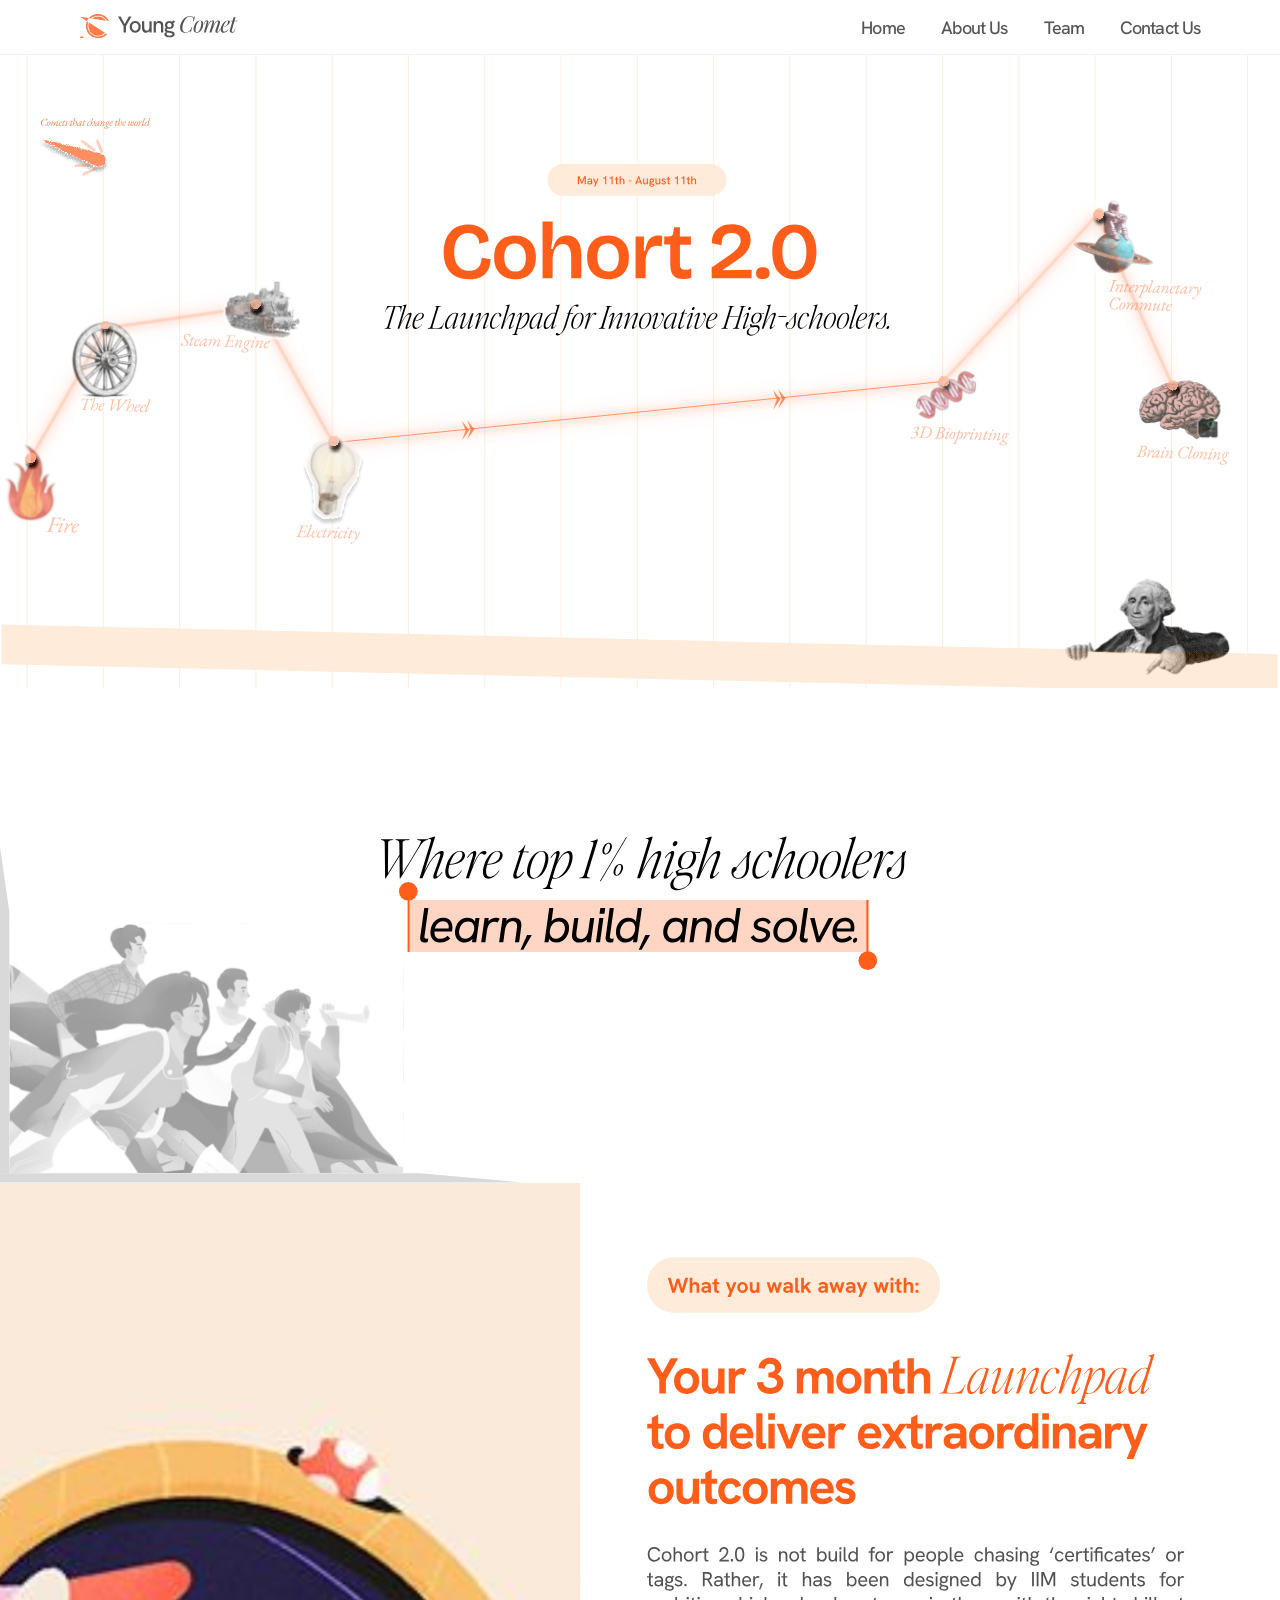
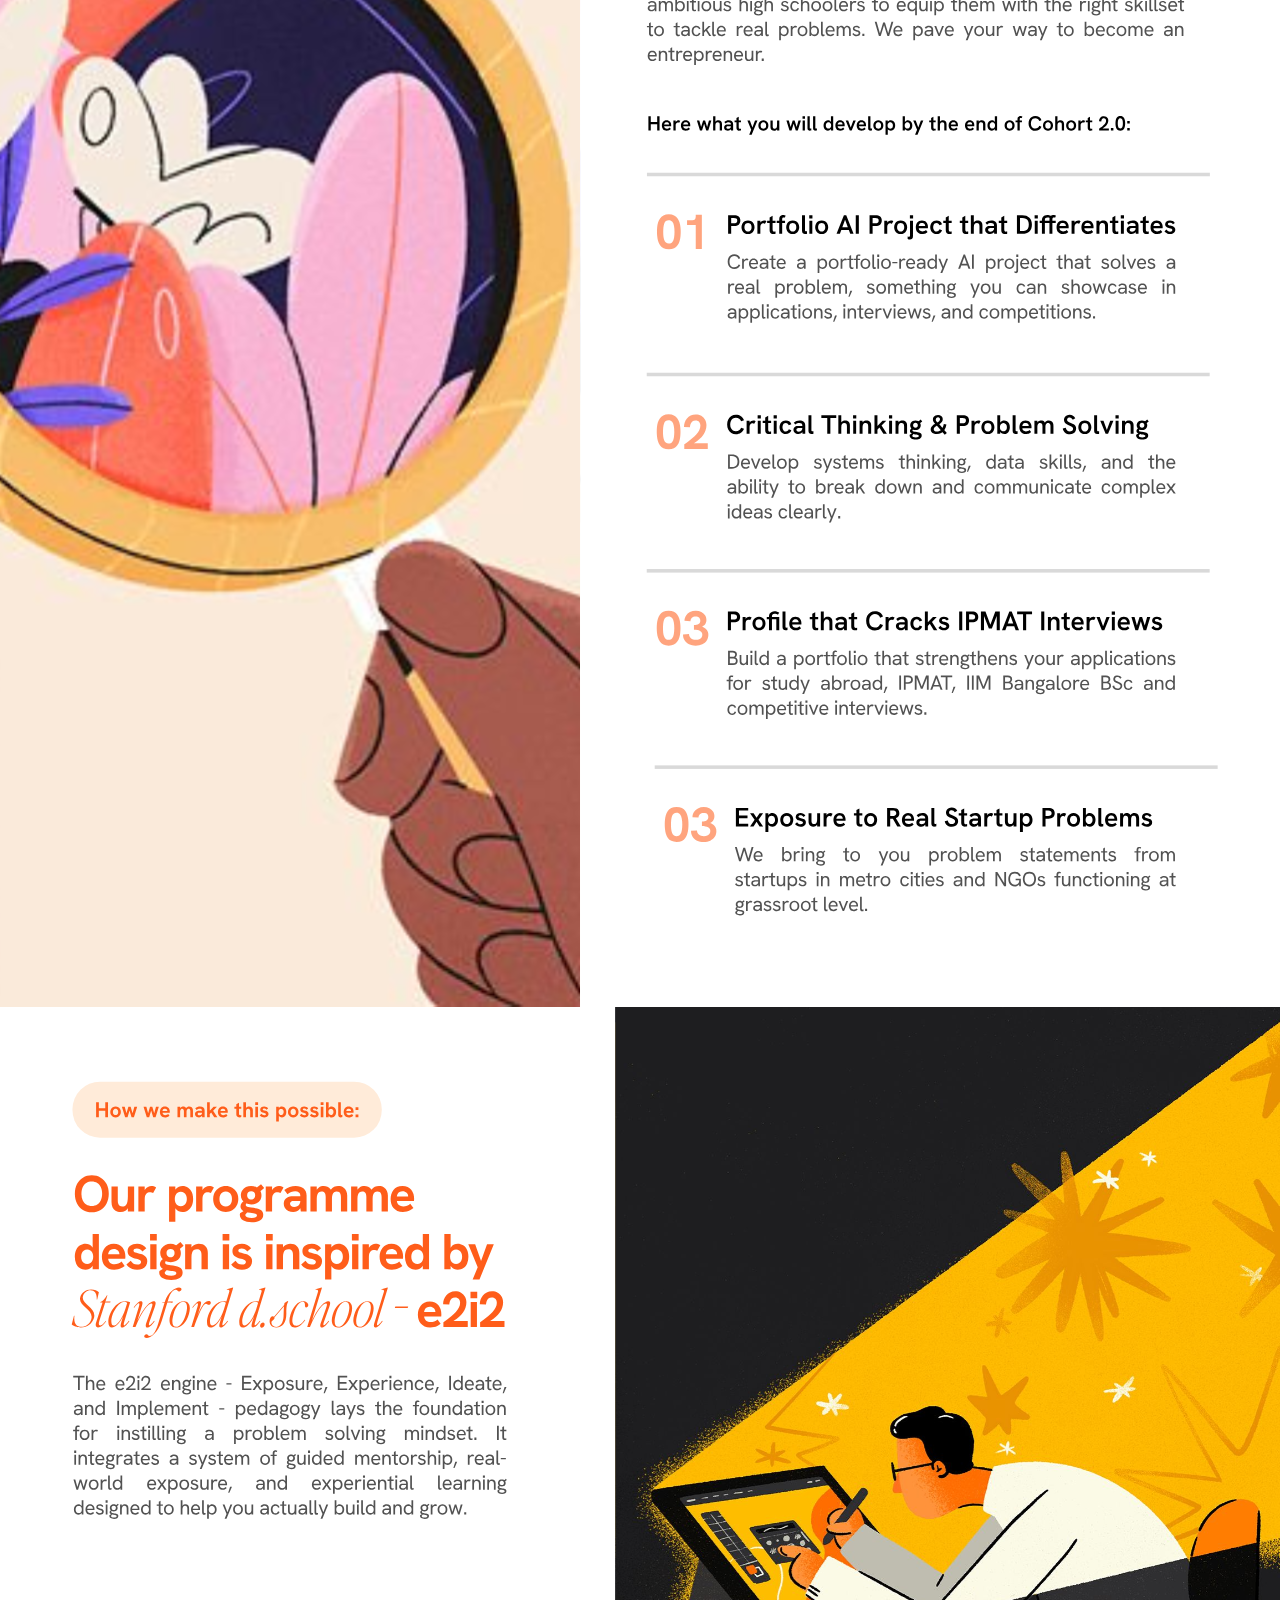
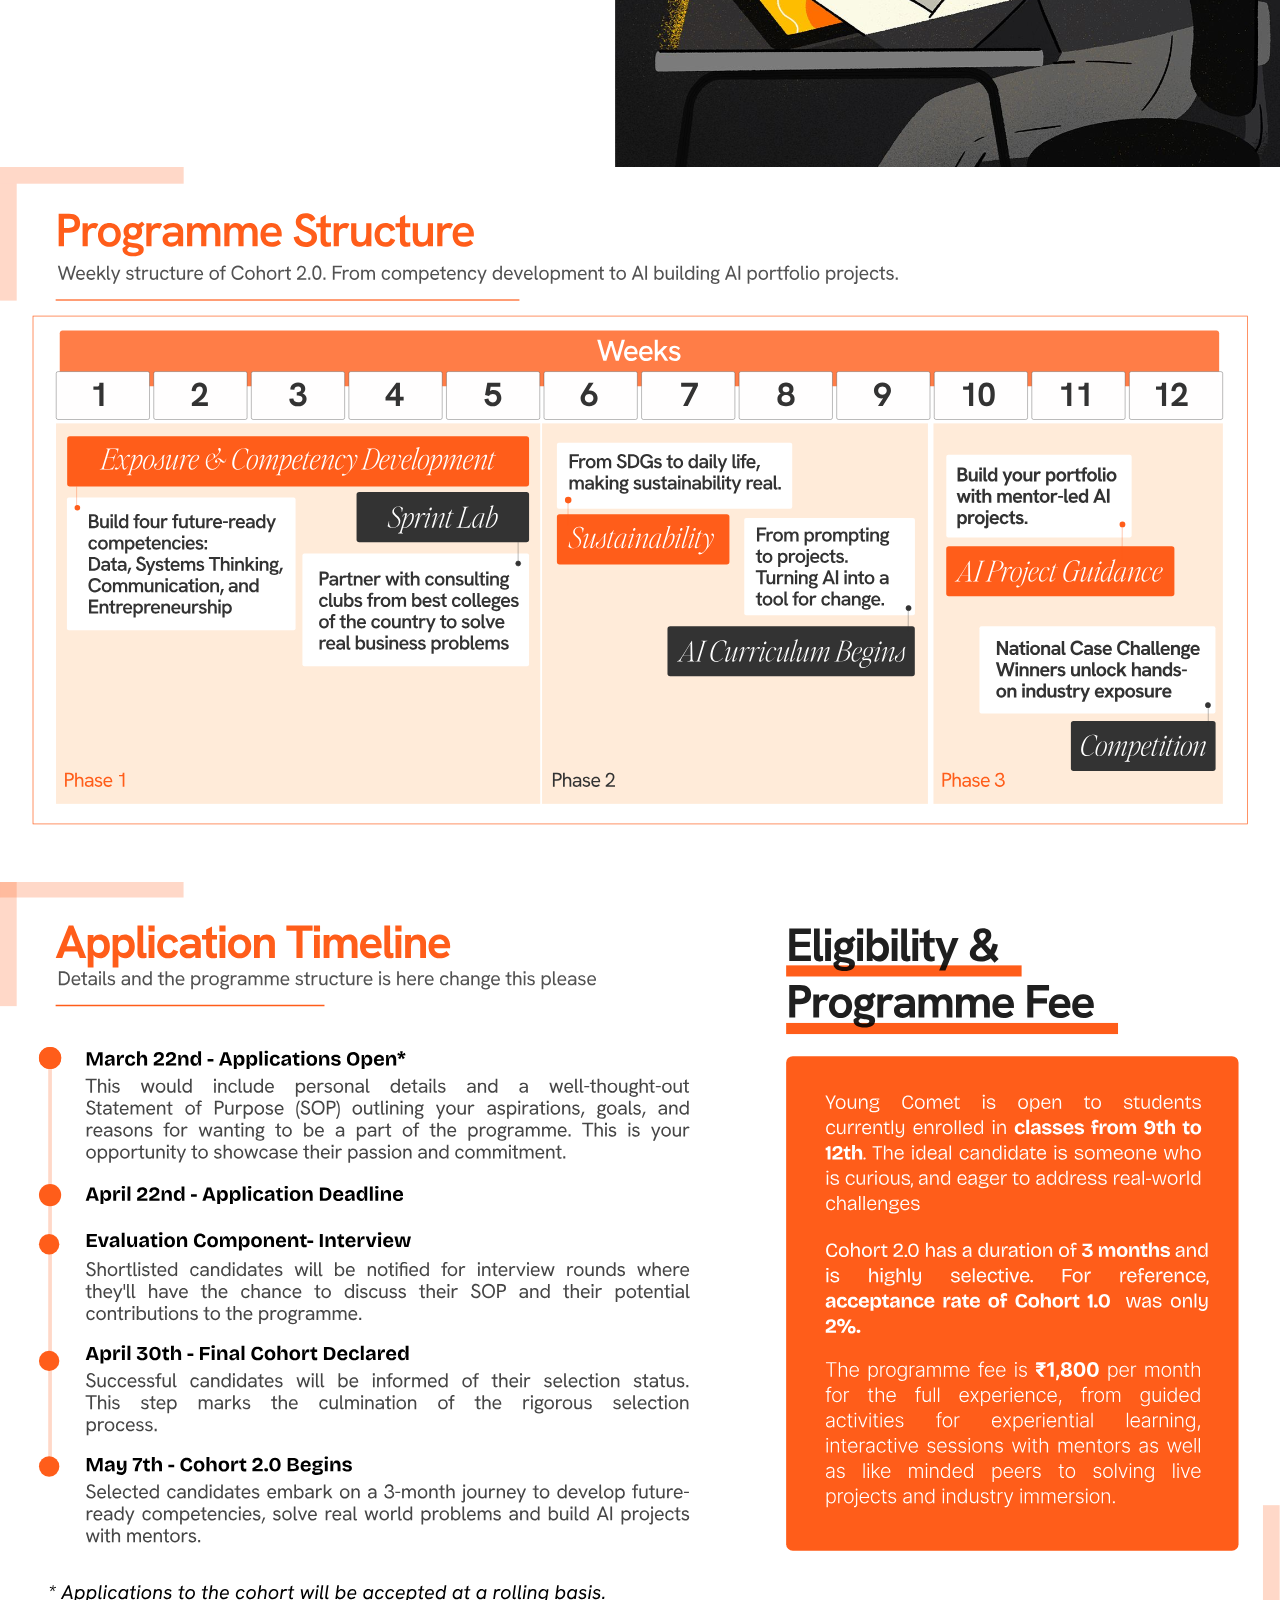
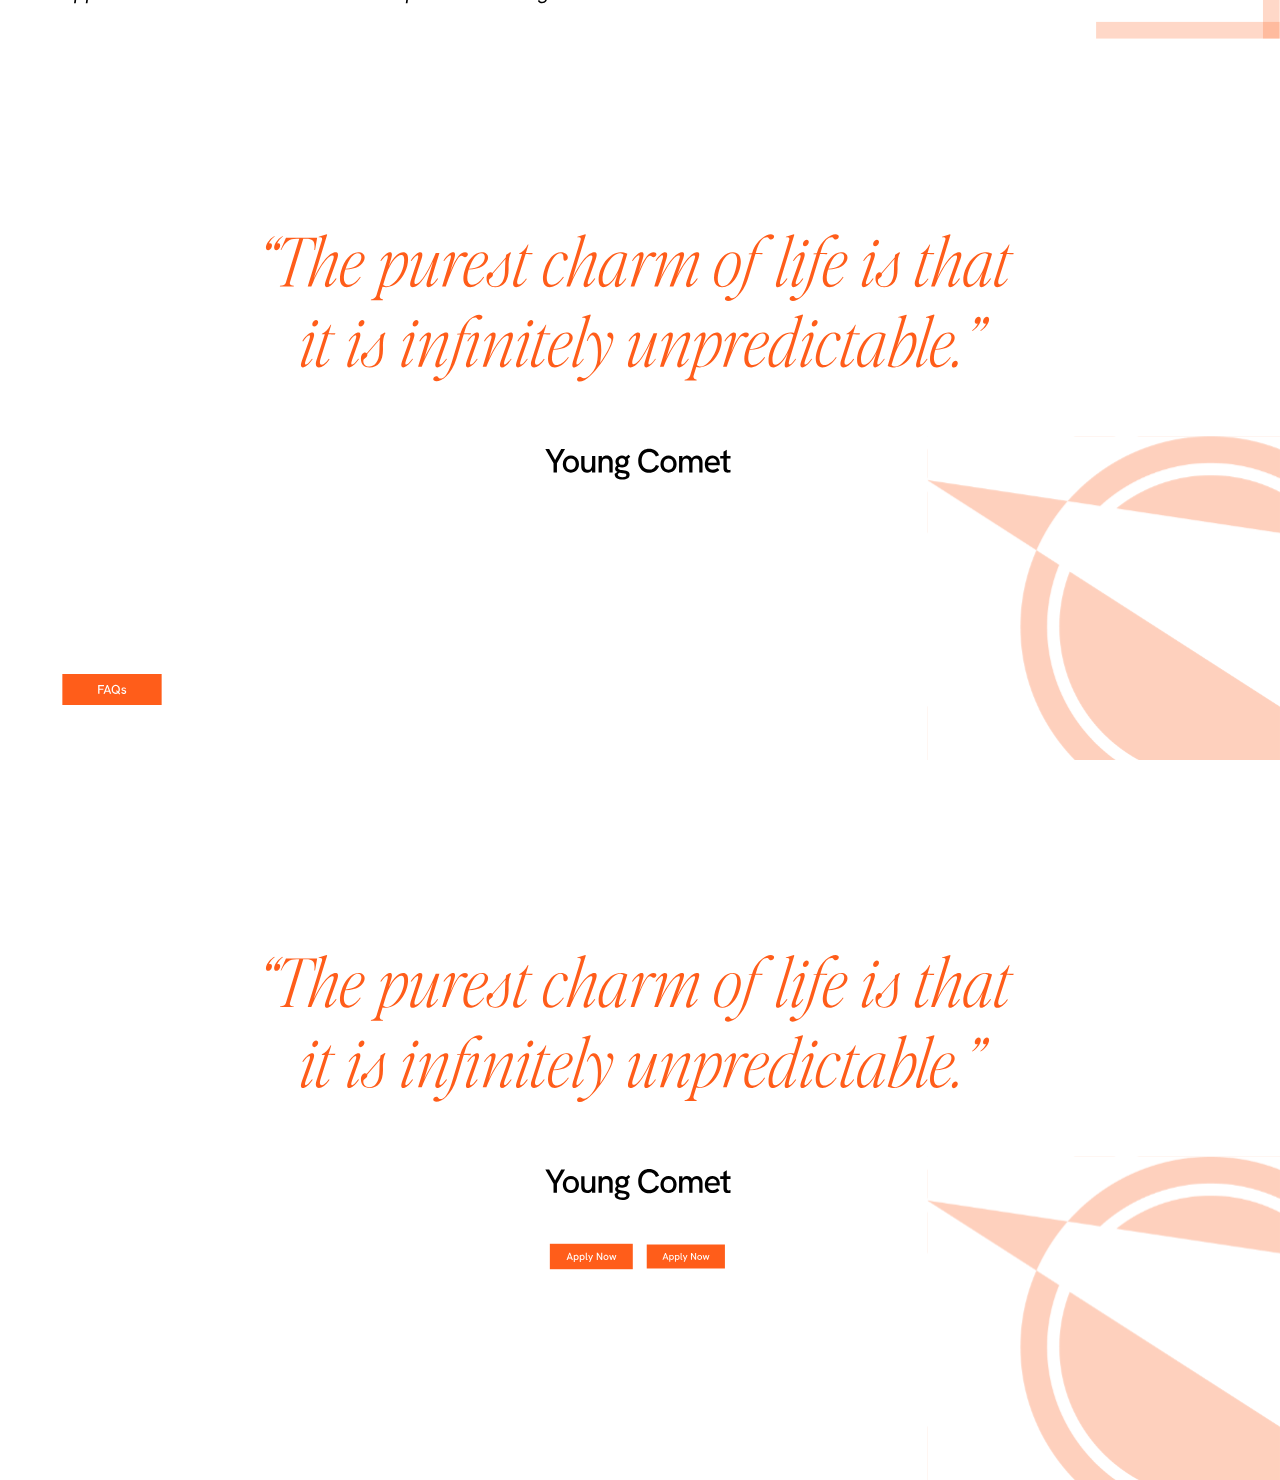
==== cohort2.0.html @ 80bddd32 "Update index, styles, add cohort2.0 page, remove page2.html, add new assets" ====
<!DOCTYPE html>
<html lang="en">

<head>
  <meta charset="UTF-8" />
  <meta name="viewport" content="width=device-width, initial-scale=1.0" />
  <title>Young Comet — Cohort 2.0</title>
  <link rel="preconnect" href="https://fonts.googleapis.com" />
  <link rel="preconnect" href="https://fonts.gstatic.com" crossorigin />
  <link
    href="https://fonts.googleapis.com/css2?family=Hanken+Grotesk:wght@400;500;700&family=Plus+Jakarta+Sans:wght@400;500;700;800&family=Instrument+Serif:ital@0;1&family=Playfair+Display:ital,wght@0,400;1,400&display=swap"
    rel="stylesheet" />
  <link rel="icon" href="./assets/home/Group 85.svg" type="image/svg+xml" />
  <link rel="stylesheet" href="page2.css" />
</head>

<body>
  <header class="site-header">
    <div class="header-inner">
      <a href="./index.html" class="header-logo">
        <img src="./assets/home/Group 76.svg" alt="" class="header-logo-icon" draggable="false" />
        <img src="./assets/home/Young Comet.svg" alt="Young Comet" class="header-logo-text" draggable="false" />
      </a>
      <button class="header-menu-btn" aria-label="Toggle menu" aria-expanded="false">
        <span></span><span></span><span></span>
      </button>
      <nav class="header-nav" aria-label="Main navigation">
        <a href="./index.html" class="header-nav-link">Home</a>
        <a href="#" class="header-nav-link">About Us</a>
        <a href="#" class="header-nav-link">Team</a>
        <a href="#" class="header-nav-link">Contact Us</a>
      </nav>
    </div>
  </header>

  <main class="page2-main">
    <section class="page2-hero">
      <img src="./assets/page 2/Group 156.svg" alt="Cohort 2.0 hero" class="page2-img page2-mobile" draggable="false" />
      <img src="./assets/page 2/D/Group 173.svg" alt="Cohort 2.0 hero" class="page2-img page2-desktop"
        draggable="false" />
      <a href="https://forms.gle/bNNrHmqP365Pe7E8A" target="_blank" rel="noopener noreferrer" class="page2-hero-badge page2-mobile">
        <img src="./assets/page 2/Group 74.svg" alt="Apply Now" draggable="false" />
      </a>
    </section>
    <section class="page2-section page2-below-hero">
      <img src="./assets/page 2/Group 155.svg" alt="Cohort 2.0 section" class="page2-img page2-mobile"
        draggable="false" />
      <img src="./assets/page 2/D/Group 174.svg" alt="Cohort 2.0 section" class="page2-img page2-desktop"
        draggable="false" />
      <a href="https://forms.gle/bNNrHmqP365Pe7E8A" target="_blank" rel="noopener noreferrer"
        class="page2-below-hero-badge page2-mobile">
        <img src="./assets/page 2/Group 103.svg" alt="Apply Now" draggable="false" />
      </a>
    </section>
    <section class="page2-section">
      <img src="./assets/page 2/Group 122.svg" alt="Cohort 2.0 section" class="page2-img page2-mobile"
        draggable="false" />
      <img src="./assets/page 2/D/Group 168.svg" alt="Cohort 2.0 section" class="page2-img page2-desktop"
        draggable="false" />
    </section>
    <section class="page2-section page2-157">
      <img src="./assets/page 2/Group 157.svg" alt="Cohort 2.0 section" class="page2-img page2-mobile"
        draggable="false" />
      <img src="./assets/page 2/D/Group 176.svg" alt="Cohort 2.0 section" class="page2-img page2-desktop"
        draggable="false" />
      <a href="https://forms.gle/bNNrHmqP365Pe7E8A" target="_blank" rel="noopener noreferrer" class="page2-157-badge page2-mobile">
        <img src="./assets/page 2/101.svg" alt="Apply Now" draggable="false" />
      </a>
    </section>
    <section class="page2-section">
      <img src="./assets/page 2/Group 138.svg" alt="Cohort 2.0 section" class="page2-img page2-mobile"
        draggable="false" />
      <img src="./assets/page 2/D/Group 178.svg" alt="Cohort 2.0 section" class="page2-img page2-desktop"
        draggable="false" />
    </section>
    <section class="page2-section">
      <img src="./assets/page 2/Group 139.svg" alt="Cohort 2.0 section" class="page2-img page2-mobile"
        draggable="false" />
      <img src="./assets/page 2/D/Group 127.svg" alt="Cohort 2.0 section" class="page2-img page2-desktop"
        draggable="false" />
    </section>
    <section class="page2-section page2-eligibility">
      <img src="./assets/page 2/Group 158.svg" alt="Cohort 2.0 section" class="page2-img page2-mobile"
        draggable="false" />
      <img src="./assets/page 2/D/Group 185.svg" alt="Cohort 2.0 section" class="page2-img page2-desktop"
        draggable="false" />
      <a href="https://forms.gle/bNNrHmqP365Pe7E8A" target="_blank" rel="noopener noreferrer"
        class="page2-eligibility-badge">
        <img src="./assets/page 2/Group 107.svg" alt="Apply Now" class="page2-mobile" draggable="false" />
        <img src="./assets/page 2/D/Group 187.svg" alt="Apply Now" class="page2-desktop" draggable="false" />
      </a>
    </section>
    <section class="page2-section page2-end">
      <img src="./assets/page 2/Group 159.svg" alt="Cohort 2.0 section" class="page2-img page2-mobile"
        draggable="false" />
      <img src="./assets/page 2/D/Group 185.svg" alt="Cohort 2.0 section" class="page2-img page2-desktop"
        draggable="false" />
      <a href="https://forms.gle/bNNrHmqP365Pe7E8A" target="_blank" rel="noopener noreferrer"
        class="page2-end-badge-left">
        <img src="./assets/page 2/Group 74.svg" alt="Apply Now" class="page2-mobile" draggable="false" />
        <img src="./assets/page 2/D/Group 186.svg" alt="Apply Now" class="page2-desktop" draggable="false" />
      </a>
      <a href="https://forms.gle/bNNrHmqP365Pe7E8A" target="_blank" rel="noopener noreferrer"
        class="page2-end-badge-right">
        <img src="./assets/page 2/Group 6.svg" alt="Apply Now" class="page2-mobile" draggable="false" />
        <img src="./assets/page 2/D/Group 186.svg" alt="Apply Now" class="page2-desktop" draggable="false" />
      </a>
    </section>
  </main>

  <script src="script.js"></script>
</body>

</html>
---- page2.css ----
:root {
  --bg: #ffffff;
  --text: #0f0f10;
  --muted: #6a6a70;
  --orange: #ff5a14;
  --blue: #2452ff;
  --radius-pill: 999px;
}

* {
  box-sizing: border-box;
}

html,
body {
  margin: 0;
  padding: 0;
}

body {
  font-family: "Plus Jakarta Sans", sans-serif;
  background: var(--bg);
  color: var(--text);
  line-height: 1.2;
  overflow-x: hidden;
}

/* ==================== Site Header ==================== */
.site-header {
  width: 100%;
  background: rgba(255, 255, 255, 0.92);
  border-bottom: 1px solid rgba(0, 0, 0, 0.06);
  position: sticky;
  top: 0;
  z-index: 100;
  backdrop-filter: blur(8px);
}

.header-inner {
  max-width: 1200px;
  margin: 0 auto;
  display: flex;
  align-items: center;
  justify-content: space-between;
  padding: 14px 40px;
}

.header-logo {
  display: flex;
  align-items: center;
  gap: 8px;
  text-decoration: none;
}

.header-logo-icon {
  width: 30px;
  height: 26px;
}

.header-logo-text {
  height: 22px;
  width: auto;
}

.header-nav {
  display: flex;
  align-items: center;
  gap: 36px;
}

.header-nav-link {
  font-family: "Hanken Grotesk", sans-serif;
  font-weight: 500;
  font-size: 18px;
  line-height: 25px;
  letter-spacing: -0.05em;
  color: rgba(0, 0, 0, 0.66);
  text-decoration: none;
  transition: color 0.2s;
}

.header-nav-link:hover {
  color: var(--orange);
}

.header-menu-btn {
  display: none;
  flex-direction: column;
  gap: 5px;
  background: none;
  border: none;
  cursor: pointer;
  padding: 4px;
}

.header-menu-btn span {
  display: block;
  width: 24px;
  height: 2px;
  background: #000;
  border-radius: 2px;
  transition: transform 0.3s, opacity 0.3s;
}

@media (max-width: 640px) {
  .header-inner {
    padding: 12px 16px;
  }

  .header-menu-btn {
    display: flex;
    z-index: 102;
  }

  .header-nav {
    display: none;
    position: fixed;
    top: 0;
    left: 0;
    width: 100%;
    height: 100dvh;
    background: rgba(255, 255, 255, 0.97);
    flex-direction: column;
    align-items: center;
    justify-content: center;
    gap: 32px;
    z-index: 101;
  }

  .header-nav.open {
    display: flex;
  }

  .header-nav-link {
    font-size: 24px;
  }

  .header-menu-btn.open span:nth-child(1) {
    transform: translateY(7px) rotate(45deg);
  }

  .header-menu-btn.open span:nth-child(2) {
    opacity: 0;
  }

  .header-menu-btn.open span:nth-child(3) {
    transform: translateY(-7px) rotate(-45deg);
  }
}

/* ==================== Page 2 Main ==================== */
.page2-main {
  width: 100%;
  max-width: 390px;
  margin: 0 auto;
  display: flex;
  flex-direction: column;
  align-items: center;
  gap: 0;
}

.page2-desktop {
  display: none;
}

.page2-mobile {
  display: block;
}

@media (min-width: 641px) {
  .page2-main {
    max-width: 1440px;
  }

  .page2-mobile {
    display: none !important;
  }

  .page2-desktop {
    display: block !important;
  }

  .page2-section {
    width: 100%;
  }

  .page2-hero-badge {
    width: 304px;
    height: 65px;
    top: 40%;
    left: 50%;
    transform: translate(-50%, -50%);
  }

  .page2-below-hero {
    margin-top: -80px;
  }

  .page2-below-hero-badge {
    width: 304px;
    height: 65px;
    top: 55%;
    left: 50%;
    transform: translate(-50%, -50%);
  }

  .page2-157-badge {
    width: 304px;
    height: 65px;
    top: 50%;
    left: 25%;
    transform: translate(-50%, -50%);
  }

  .page2-eligibility-badge {
    width: 221px;
    height: 69px;
    bottom: 12%;
    left: 80px;
  }

  .page2-end-badge-left {
    width: 236px;
    height: 69px;
    bottom: 30%;
    left: 50%;
    transform: translateX(calc(-100% - 10px));
  }

  .page2-end-badge-right {
    width: 236px;
    height: 69px;
    bottom: 30%;
    left: 50%;
    transform: translateX(10px);
  }
}

.page2-hero {
  position: relative;
  width: 100%;
}

.page2-section {
  width: 100%;
}

.page2-hero-badge {
  position: absolute;
  width: 102px;
  height: 31px;
  opacity: 1;
  z-index: 10;
  top: 38%;
  left: 50%;
  transform: translate(-50%, -50%);
  pointer-events: auto;
  cursor: pointer;
  text-decoration: none;
}

.page2-hero-badge img {
  width: 100%;
  height: 100%;
  display: block;
}

.page2-section {
  width: 100%;
}

.page2-eligibility {
  position: relative;
}

.page2-eligibility-badge {
  position: absolute;
  width: 114px;
  height: 31px;
  z-index: 10;
  bottom: 55px;
  left: 55px;
  cursor: pointer;
  text-decoration: none;
}

.page2-eligibility-badge img {
  width: 100%;
  height: 100%;
  display: block;
}

.page2-157 {
  position: relative;
}

.page2-157-badge {
  position: absolute;
  width: 116px;
  height: 30px;
  z-index: 10;
  top: 315px;
  left: 25%;
  transform: translateX(-50%);
  cursor: pointer;
  text-decoration: none;
}

.page2-157-badge img {
  width: 100%;
  height: 100%;
  display: block;
}

.page2-end {
  position: relative;
}

.page2-end-badge-left {
  position: absolute;
  width: 87px;
  height: 27px;
  z-index: 10;
  bottom: 210px;
  left: 50%;
  transform: translateX(calc(-100% - 5px));
  cursor: pointer;
  text-decoration: none;
}

.page2-end-badge-left img {
  width: 100%;
  height: 100%;
  display: block;
}

.page2-end-badge-right {
  position: absolute;
  width: 82px;
  height: 27px;
  z-index: 10;
  bottom: 210px;
  left: 50%;
  transform: translateX(5px);
  cursor: pointer;
  text-decoration: none;
}

.page2-end-badge-right img {
  width: 100%;
  height: 100%;
  display: block;
}

.page2-img {
  width: 100%;
  height: auto;
  display: block;
}

.page2-below-hero {
  margin-top: -40px;
  position: relative;
}

.page2-below-hero-badge {
  position: absolute;
  width: 116px;
  height: 30px;
  z-index: 10;
  top: 55%;
  left: 50%;
  transform: translate(-50%, -50%);
  cursor: pointer;
  text-decoration: none;
}

.page2-below-hero-badge img {
  width: 100%;
  height: 100%;
  display: block;
}
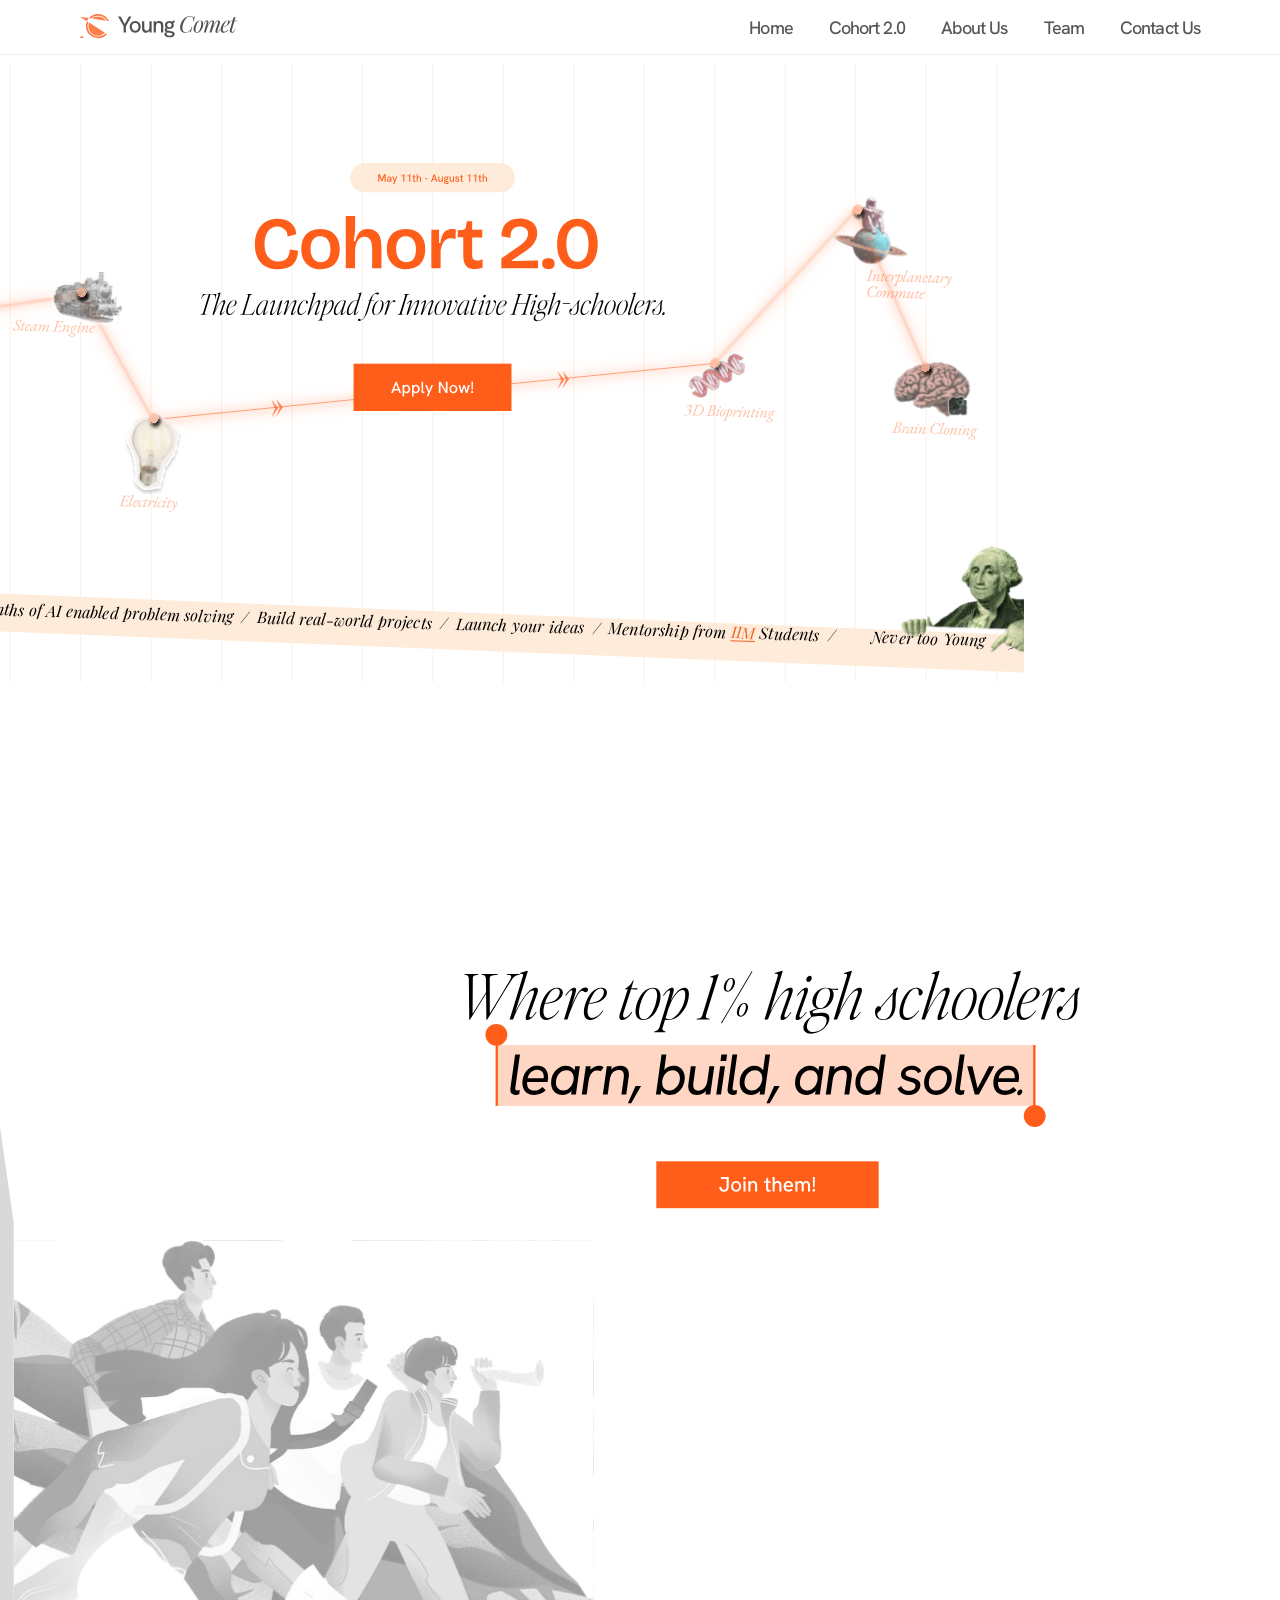
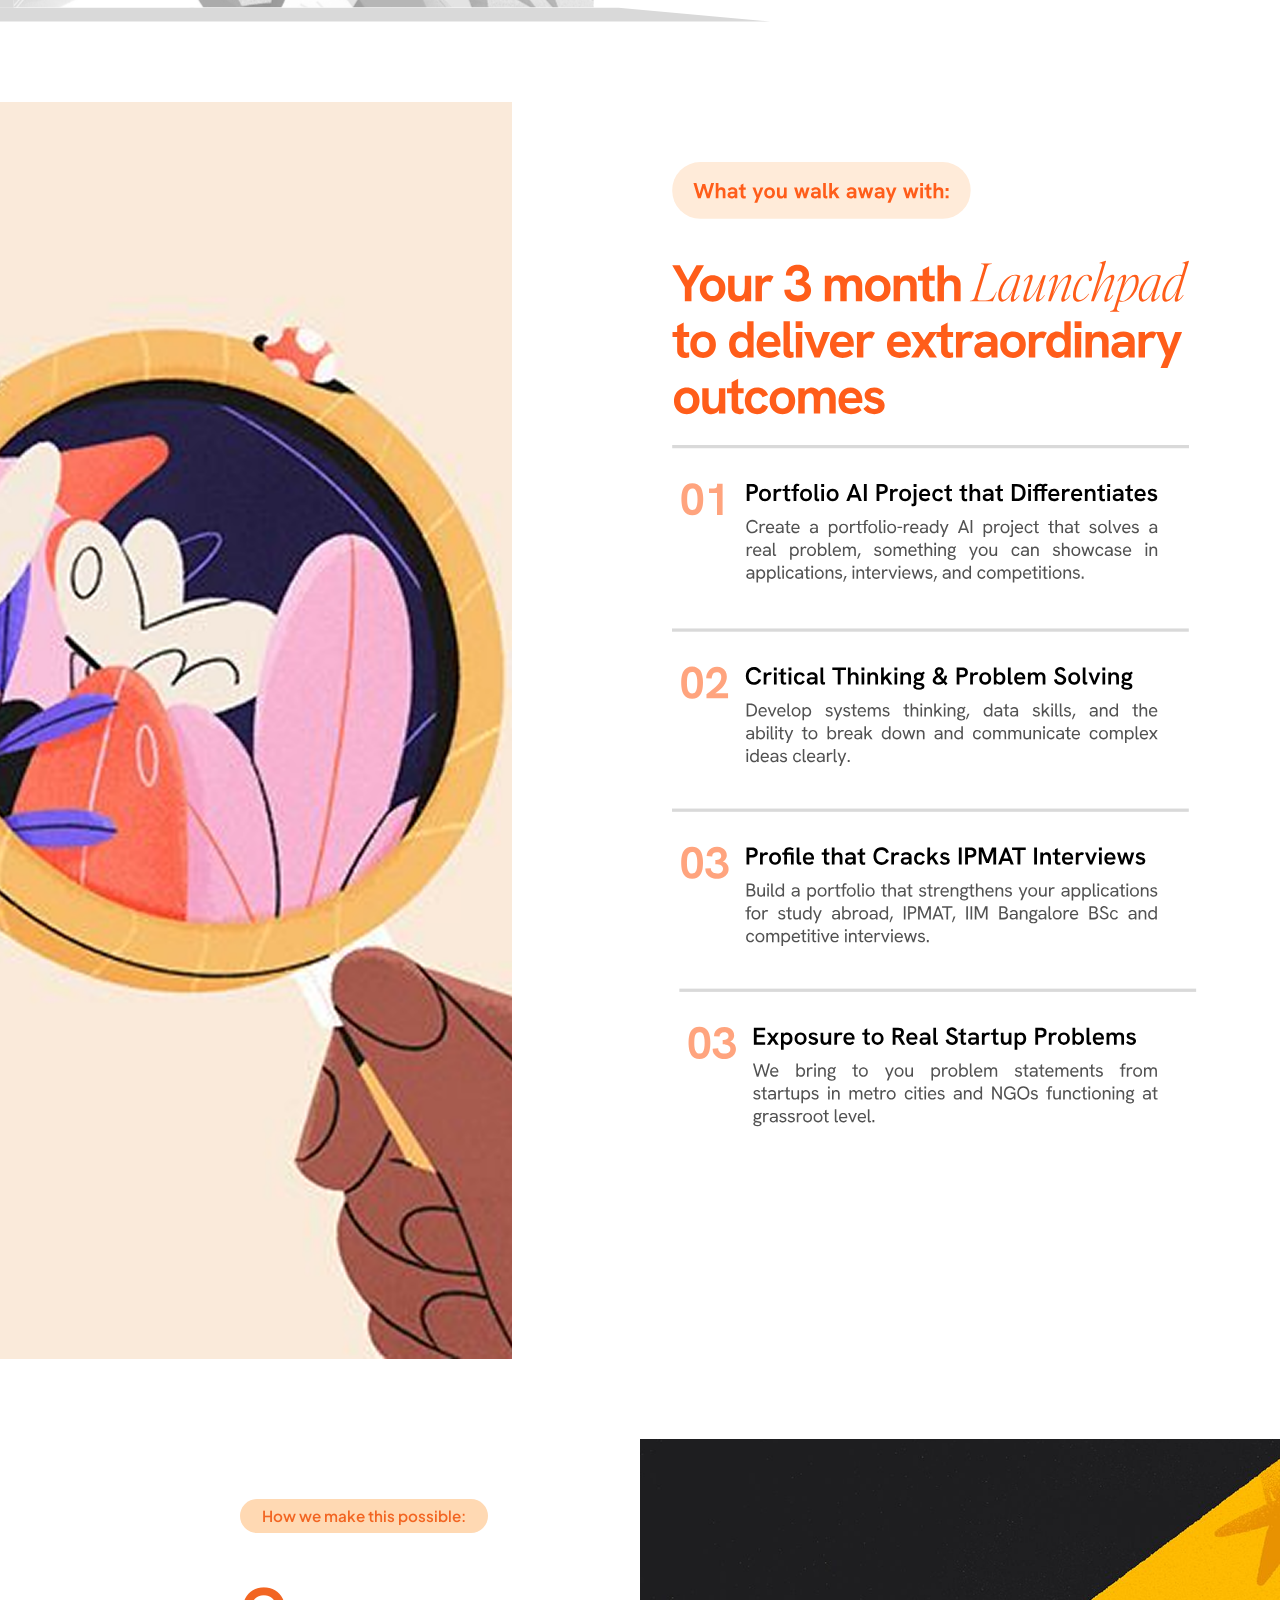
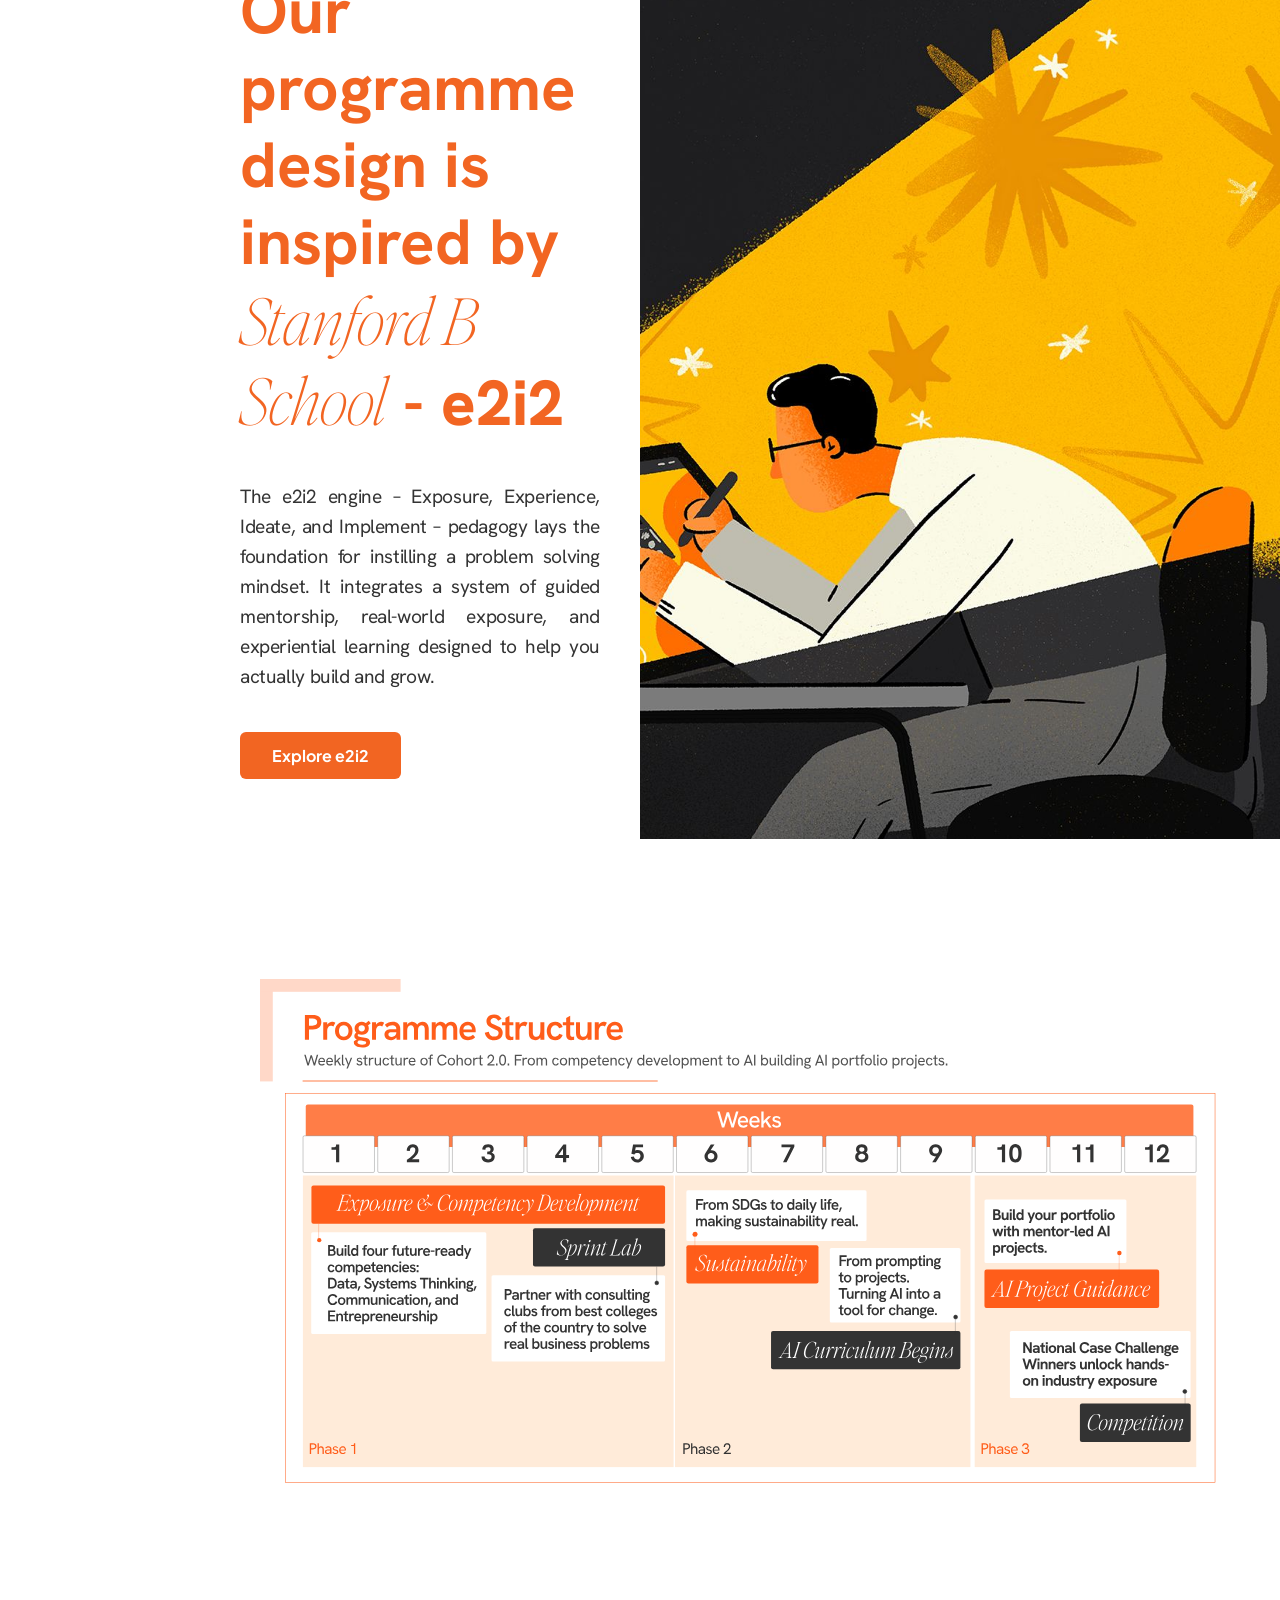
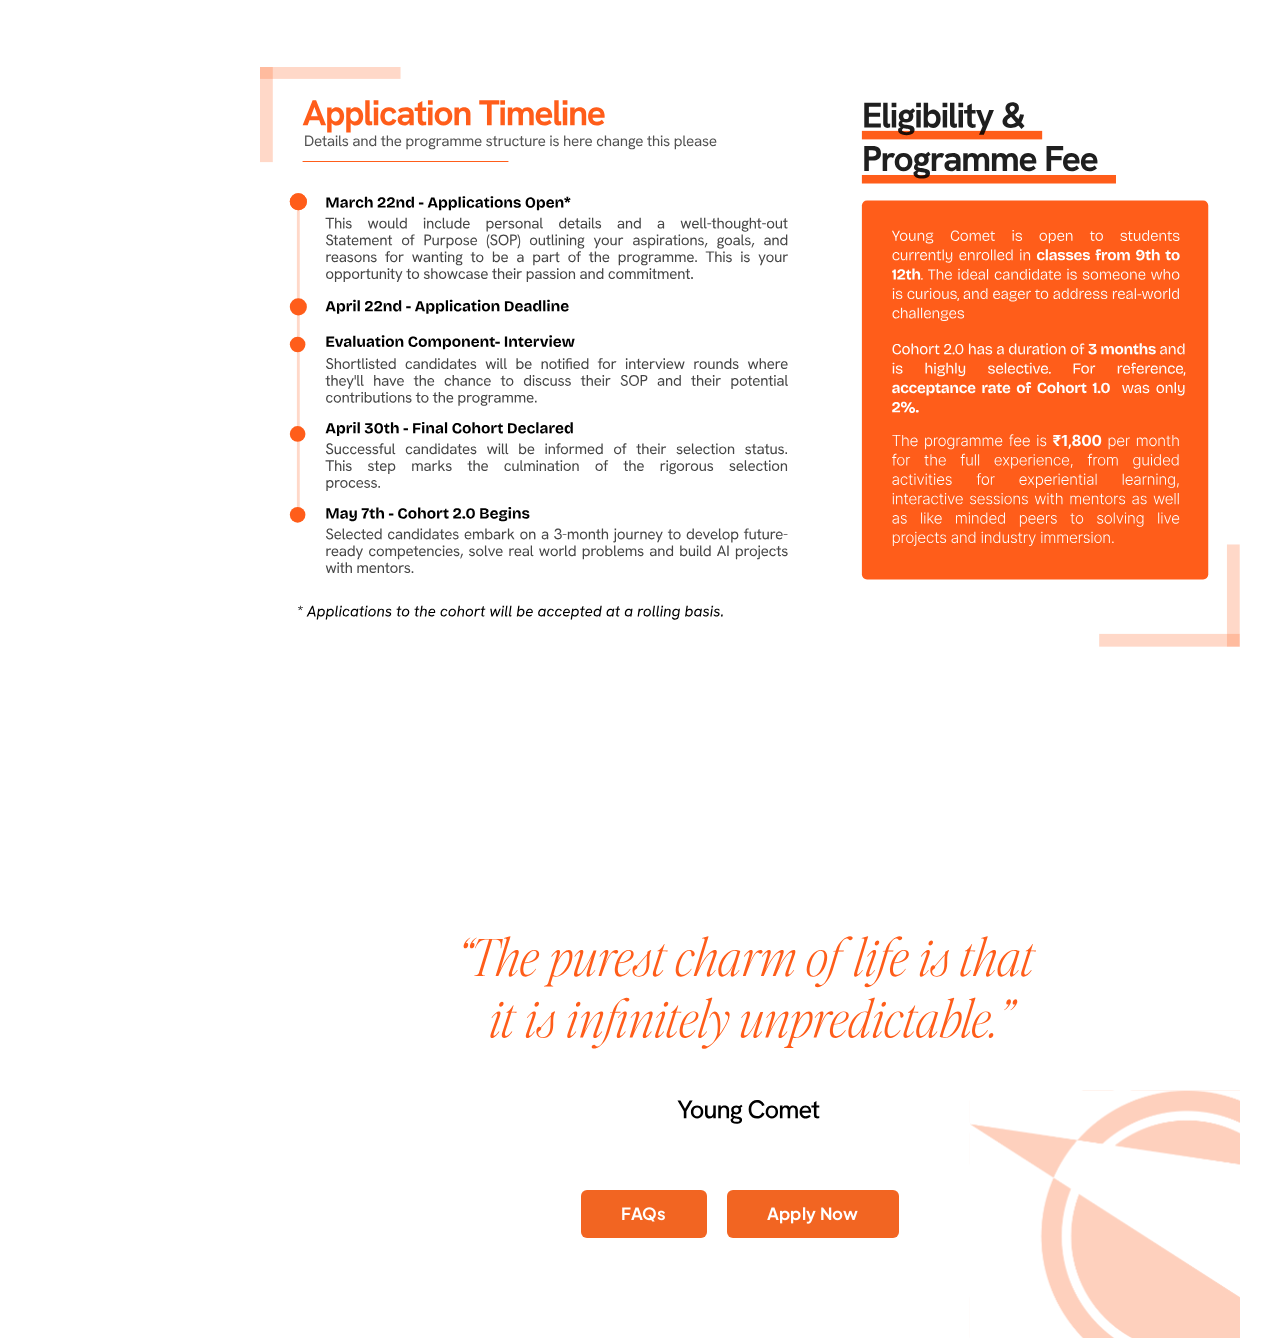
==== commit 7cf4d666: "Add Washington image to hero, fix Join button link, adjust hero sizing" ====
--- a/cohort2.0.html
+++ b/cohort2.0.html
@@ -26,6 +26,7 @@
       </button>
       <nav class="header-nav" aria-label="Main navigation">
         <a href="./index.html" class="header-nav-link">Home</a>
+        <a href="./cohort2.0.html" class="header-nav-link">Cohort 2.0</a>
         <a href="#" class="header-nav-link">About Us</a>
         <a href="#" class="header-nav-link">Team</a>
         <a href="#" class="header-nav-link">Contact Us</a>
@@ -36,44 +37,100 @@
   <main class="page2-main">
     <section class="page2-hero">
       <img src="./assets/page 2/Group 156.svg" alt="Cohort 2.0 hero" class="page2-img page2-mobile" draggable="false" />
-      <img src="./assets/page 2/D/Group 173.svg" alt="Cohort 2.0 hero" class="page2-img page2-desktop"
-        draggable="false" />
-      <a href="https://forms.gle/bNNrHmqP365Pe7E8A" target="_blank" rel="noopener noreferrer" class="page2-hero-badge page2-mobile">
+      <!-- Desktop: layered SVG hero -->
+      <div class="hero-canvas page2-desktop">
+        <img src="./assets/Cohort 2/Group 163.svg" class="hero-layer hero-bg" alt="" draggable="false" />
+        <img src="./assets/Cohort 2/Group 154.svg" class="hero-layer hero-decor" alt="" draggable="false" />
+        <img src="./assets/Cohort 2/Group 146.svg" class="hero-layer hero-content" alt="Cohort 2.0" draggable="false" />
+        <img src="./assets/Cohort 2/Group 99.svg" class="hero-layer hero-comet" alt="" draggable="false" />
+        <a href="https://forms.gle/bNNrHmqP365Pe7E8A" target="_blank" rel="noopener noreferrer" class="hero-apply-link"
+          aria-label="Apply Now"></a>
+        <img src="./assets/Cohort 2/Rectangle 57.svg" class="hero-layer hero-pastel-ribbon" alt="" draggable="false" />
+        <img src="./assets/Cohort 2/7e18f4940622b8b41796d94efc068ba2-removebg-preview 1.png"
+          class="hero-layer hero-washington" alt="" draggable="false" />
+      </div>
+      <a href="https://forms.gle/bNNrHmqP365Pe7E8A" target="_blank" rel="noopener noreferrer"
+        class="page2-hero-badge page2-mobile">
         <img src="./assets/page 2/Group 74.svg" alt="Apply Now" draggable="false" />
       </a>
+      <div class="hero-ribbon">
+        <div class="hero-ribbon-track">
+          <span class="hero-ribbon-text">Never too Young&nbsp; /&nbsp; 3 months of AI enabled problem solving&nbsp;
+            /&nbsp; Build real-world projects&nbsp; /&nbsp; Launch your ideas&nbsp; /&nbsp; Mentorship from <em>IIM</em>
+            Students&nbsp; /&nbsp; </span><span class="hero-ribbon-text" aria-hidden="true">Never too Young&nbsp;
+            /&nbsp; 3 months of AI enabled problem solving&nbsp; /&nbsp; Build real-world projects&nbsp; /&nbsp; Launch
+            your ideas&nbsp; /&nbsp; Mentorship from <em>IIM</em> Students&nbsp; /&nbsp; </span><span
+            class="hero-ribbon-text" aria-hidden="true">Never too Young&nbsp; /&nbsp; 3 months of AI enabled problem
+            solving&nbsp; /&nbsp; Build real-world projects&nbsp; /&nbsp; Launch your ideas&nbsp; /&nbsp; Mentorship
+            from <em>IIM</em> Students&nbsp; /&nbsp; </span><span class="hero-ribbon-text" aria-hidden="true">Never too
+            Young&nbsp; /&nbsp; 3 months of AI enabled problem solving&nbsp; /&nbsp; Build real-world projects&nbsp;
+            /&nbsp; Launch your ideas&nbsp; /&nbsp; Mentorship from <em>IIM</em> Students&nbsp; /&nbsp; </span>
+        </div>
+      </div>
     </section>
     <section class="page2-section page2-below-hero">
       <img src="./assets/page 2/Group 155.svg" alt="Cohort 2.0 section" class="page2-img page2-mobile"
         draggable="false" />
-      <img src="./assets/page 2/D/Group 174.svg" alt="Cohort 2.0 section" class="page2-img page2-desktop"
-        draggable="false" />
+      <div class="below-hero-canvas page2-desktop">
+        <img src="./assets/Cohort 2/Group 144.svg" alt="People" class="below-hero-layer below-hero-people"
+          draggable="false" />
+        <div class="below-hero-text-wrap below-hero-layer below-hero-text">
+          <img src="./assets/Cohort 2/Group 102.svg" alt="Text content" class="below-hero-text-img" draggable="false" />
+          <a href="https://forms.gle/bNNrHmqP365Pe7E8A" target="_blank" rel="noopener noreferrer"
+            class="below-hero-join-link"></a>
+        </div>
+      </div>
       <a href="https://forms.gle/bNNrHmqP365Pe7E8A" target="_blank" rel="noopener noreferrer"
         class="page2-below-hero-badge page2-mobile">
         <img src="./assets/page 2/Group 103.svg" alt="Apply Now" draggable="false" />
       </a>
     </section>
-    <section class="page2-section">
+    <section class="page2-section page2-what-section">
       <img src="./assets/page 2/Group 122.svg" alt="Cohort 2.0 section" class="page2-img page2-mobile"
         draggable="false" />
-      <img src="./assets/page 2/D/Group 168.svg" alt="Cohort 2.0 section" class="page2-img page2-desktop"
-        draggable="false" />
+      <div class="what-canvas page2-desktop">
+        <div class="what-left">
+          <img src="./assets/Cohort 2/Rectangle 87.png" alt="Illustration" class="what-illustrations"
+            draggable="false" />
+        </div>
+        <div class="what-right">
+          <img src="./assets/Cohort 2/Group 160.svg" alt="What you'll walk away with" class="what-heading"
+            draggable="false" />
+          <img src="./assets/Cohort 2/Group 162.svg" alt="Content details" class="what-content" draggable="false" />
+        </div>
+      </div>
     </section>
     <section class="page2-section page2-157">
       <img src="./assets/page 2/Group 157.svg" alt="Cohort 2.0 section" class="page2-img page2-mobile"
         draggable="false" />
-      <img src="./assets/page 2/D/Group 176.svg" alt="Cohort 2.0 section" class="page2-img page2-desktop"
-        draggable="false" />
-      <a href="https://forms.gle/bNNrHmqP365Pe7E8A" target="_blank" rel="noopener noreferrer" class="page2-157-badge page2-mobile">
+      <div class="e2i2-canvas page2-desktop">
+        <div class="e2i2-left">
+          <span class="e2i2-pill">How we make this possible:</span>
+          <h2 class="e2i2-heading">Our programme<br>design is inspired by<br><em>Stanford B School</em> -
+            <strong>e2i2</strong>
+          </h2>
+          <p class="e2i2-body">The e2i2 engine – Exposure, Experience, Ideate, and Implement – pedagogy lays the
+            foundation for instilling a problem solving mindset. It integrates a system of guided mentorship, real-world
+            exposure, and experiential learning designed to help you actually build and grow.</p>
+          <a href="./index.html#competencies" class="e2i2-btn">Explore e2i2</a>
+        </div>
+        <div class="e2i2-right">
+          <img src="./assets/Cohort 2/Rectangle 84.png" alt="Student working illustration" class="e2i2-illustration"
+            draggable="false" />
+        </div>
+      </div>
+      <a href="https://forms.gle/bNNrHmqP365Pe7E8A" target="_blank" rel="noopener noreferrer"
+        class="page2-157-badge page2-mobile">
         <img src="./assets/page 2/101.svg" alt="Apply Now" draggable="false" />
       </a>
     </section>
-    <section class="page2-section">
+    <section class="page2-section page2-programme">
       <img src="./assets/page 2/Group 138.svg" alt="Cohort 2.0 section" class="page2-img page2-mobile"
         draggable="false" />
       <img src="./assets/page 2/D/Group 178.svg" alt="Cohort 2.0 section" class="page2-img page2-desktop"
         draggable="false" />
     </section>
-    <section class="page2-section">
+    <section class="page2-section page2-timeline">
       <img src="./assets/page 2/Group 139.svg" alt="Cohort 2.0 section" class="page2-img page2-mobile"
         draggable="false" />
       <img src="./assets/page 2/D/Group 127.svg" alt="Cohort 2.0 section" class="page2-img page2-desktop"
@@ -84,27 +141,12 @@
         draggable="false" />
       <img src="./assets/page 2/D/Group 185.svg" alt="Cohort 2.0 section" class="page2-img page2-desktop"
         draggable="false" />
-      <a href="https://forms.gle/bNNrHmqP365Pe7E8A" target="_blank" rel="noopener noreferrer"
-        class="page2-eligibility-badge">
-        <img src="./assets/page 2/Group 107.svg" alt="Apply Now" class="page2-mobile" draggable="false" />
-        <img src="./assets/page 2/D/Group 187.svg" alt="Apply Now" class="page2-desktop" draggable="false" />
-      </a>
-    </section>
-    <section class="page2-section page2-end">
-      <img src="./assets/page 2/Group 159.svg" alt="Cohort 2.0 section" class="page2-img page2-mobile"
-        draggable="false" />
-      <img src="./assets/page 2/D/Group 185.svg" alt="Cohort 2.0 section" class="page2-img page2-desktop"
-        draggable="false" />
-      <a href="https://forms.gle/bNNrHmqP365Pe7E8A" target="_blank" rel="noopener noreferrer"
-        class="page2-end-badge-left">
-        <img src="./assets/page 2/Group 74.svg" alt="Apply Now" class="page2-mobile" draggable="false" />
-        <img src="./assets/page 2/D/Group 186.svg" alt="Apply Now" class="page2-desktop" draggable="false" />
-      </a>
-      <a href="https://forms.gle/bNNrHmqP365Pe7E8A" target="_blank" rel="noopener noreferrer"
-        class="page2-end-badge-right">
-        <img src="./assets/page 2/Group 6.svg" alt="Apply Now" class="page2-mobile" draggable="false" />
-        <img src="./assets/page 2/D/Group 186.svg" alt="Apply Now" class="page2-desktop" draggable="false" />
-      </a>
+      <div class="page2-btn-group">
+        <a href="https://forms.gle/bNNrHmqP365Pe7E8A" target="_blank" rel="noopener noreferrer"
+          class="page2-btn">FAQs</a>
+        <a href="https://forms.gle/bNNrHmqP365Pe7E8A" target="_blank" rel="noopener noreferrer" class="page2-btn">Apply
+          Now</a>
+      </div>
     </section>
   </main>
 
--- a/page2.css
+++ b/page2.css
@@ -1,3 +1,11 @@
+@font-face {
+  font-family: "Editor's Note";
+  src: url('./assets/Cohort 2/editors-note/EditorsNote-HairlineItalic-iF664322be52ef6.otf') format('opentype');
+  font-weight: 100;
+  font-style: italic;
+  font-display: swap;
+}
+
 :root {
   --bg: #ffffff;
   --text: #0f0f10;
@@ -156,20 +164,28 @@
   display: flex;
   flex-direction: column;
   align-items: center;
-  gap: 0;
+  gap: 40px;
 }
 
 .page2-desktop {
-  display: none;
+  display: none !important;
 }
 
 .page2-mobile {
-  display: block;
+  display: block !important;
 }
 
 @media (min-width: 641px) {
   .page2-main {
     max-width: 1440px;
+    gap: 80px;
+  }
+
+  .page2-hero {
+    padding-top: 8px;
+    width: 92vw !important;
+    margin-left: -12%;
+    margin-right: auto;
   }
 
   .page2-mobile {
@@ -192,8 +208,284 @@
     transform: translate(-50%, -50%);
   }
 
+  .hero-ribbon {
+    bottom: 1.5%;
+    padding: 10px 0;
+    background: transparent;
+  }
+
+  .hero-ribbon-text {
+    font-size: 1.3rem;
+    padding-right: 32px;
+  }
+
   .page2-below-hero {
     margin-top: -80px;
+    min-height: 100vh;
+    display: flex;
+    align-items: center;
+    justify-content: center;
+    width: 100vw;
+    margin-left: calc(-50vw + 50%);
+  }
+
+  .below-hero-canvas {
+    position: relative;
+    width: 100%;
+    height: 100vh;
+    overflow: hidden;
+    background: #fff;
+  }
+
+  .below-hero-layer {
+    position: absolute;
+    display: block;
+    pointer-events: none;
+  }
+
+  .below-hero-people {
+    left: 0;
+    bottom: 0;
+    height: 55%;
+    width: auto;
+  }
+
+  .below-hero-text {
+    top: 40%;
+    left: 60%;
+    transform: translate(-50%, -50%);
+    width: 55%;
+    height: auto;
+  }
+
+  .below-hero-text-wrap {
+    position: absolute;
+    pointer-events: none;
+  }
+
+  .below-hero-text-img {
+    width: 100%;
+    height: auto;
+    display: block;
+    pointer-events: none;
+  }
+
+  .below-hero-join-link {
+    position: absolute;
+    top: 81.2%;
+    left: 34.1%;
+    width: 31.6%;
+    height: 18.4%;
+    z-index: 20;
+    cursor: pointer;
+    pointer-events: auto;
+  }
+
+  .page2-below-hero .page2-img {
+    width: 100%;
+    height: 100vh;
+    object-fit: cover;
+    object-position: left center;
+  }
+
+  /* ---- "What you'll walk away with" section ---- */
+  .page2-what-section {
+    width: 100vw;
+    margin-left: calc(-50vw + 50%);
+  }
+
+  .what-canvas {
+    width: 100%;
+    background: #fff;
+    display: flex !important;
+    align-items: stretch;
+  }
+
+  .what-left {
+    flex: 0 0 40%;
+    position: sticky;
+    top: 80px;
+    align-self: flex-start;
+    overflow: hidden;
+    background: #FFF0E4;
+    min-height: calc(100vh - 80px);
+    display: flex;
+    align-items: center;
+    justify-content: center;
+  }
+
+  .what-illustrations {
+    width: 100%;
+    height: auto;
+    object-fit: contain;
+    display: block;
+  }
+
+  .what-right {
+    flex: 1;
+    padding: 60px 60px 80px 160px;
+    display: flex;
+    flex-direction: column;
+    gap: 30px;
+  }
+
+  .what-heading {
+    width: 100%;
+    max-width: 606px;
+    height: auto;
+    display: block;
+  }
+
+  .what-content {
+    width: 100%;
+    max-width: 672px;
+    height: auto;
+    display: block;
+  }
+
+  /* ==================== e2i2 / Stanford Section ==================== */
+  .page2-157 {
+    width: 100vw !important;
+    margin-left: calc(-50vw + 50%);
+  }
+
+  .e2i2-canvas {
+    width: 100%;
+    min-height: 80vh;
+    display: flex !important;
+    align-items: stretch;
+    background: #fff;
+  }
+
+  .e2i2-left {
+    flex: 0 0 50%;
+    display: flex;
+    flex-direction: column;
+    justify-content: center;
+    padding: 60px 40px 60px 240px;
+    gap: 40px;
+  }
+
+  .e2i2-pill {
+    display: inline-block;
+    width: fit-content;
+    background: #FFD9B3;
+    color: #f26522;
+    font-family: 'Plus Jakarta Sans', sans-serif;
+    font-size: 0.95rem;
+    font-weight: 600;
+    padding: 8px 22px;
+    border-radius: 20px;
+  }
+
+  .e2i2-heading {
+    font-family: 'Hanken Grotesk', sans-serif;
+    font-size: 4rem;
+    font-weight: 700;
+    line-height: 1.2;
+    color: #f26522;
+    margin: 0;
+  }
+
+  .e2i2-heading em {
+    font-family: "Editor's Note", 'Instrument Serif', serif;
+    font-style: italic;
+    font-weight: 100;
+    color: #f26522;
+  }
+
+  .e2i2-heading strong {
+    font-family: 'Hanken Grotesk', sans-serif;
+    font-weight: 800;
+    color: #f26522;
+  }
+
+  .e2i2-body {
+    font-family: 'Hanken Grotesk', sans-serif;
+    font-size: 1.2rem;
+    line-height: 30px;
+    letter-spacing: -0.02em;
+    color: #333;
+    margin: 0;
+    max-width: 540px;
+    text-align: justify;
+  }
+
+  .e2i2-btn {
+    display: inline-block;
+    width: fit-content;
+    padding: 14px 32px;
+    background: #f26522;
+    color: #fff;
+    font-family: 'Plus Jakarta Sans', sans-serif;
+    font-size: 1rem;
+    font-weight: 700;
+    border-radius: 6px;
+    text-decoration: none;
+    cursor: pointer;
+    transition: background 0.2s;
+  }
+
+  .e2i2-btn:hover {
+    background: #d4551a;
+  }
+
+  .e2i2-right {
+    flex: 1;
+    display: flex;
+    align-items: stretch;
+    justify-content: flex-end;
+    overflow: hidden;
+  }
+
+  .e2i2-illustration {
+    width: 100%;
+    height: 100%;
+    object-fit: cover;
+    object-position: right center;
+    display: block;
+  }
+
+  /* ==================== Programme Structure Section ==================== */
+  .page2-programme {
+    width: 100vw !important;
+    margin-left: calc(-50vw + 50%);
+    margin-top: 60px;
+    padding: 0 40px 0 260px;
+  }
+
+  .page2-programme .page2-img {
+    width: 100%;
+    height: auto;
+    display: block;
+  }
+
+  /* ==================== Application Timeline Section ==================== */
+  .page2-timeline {
+    width: 100vw !important;
+    margin-left: calc(-50vw + 50%);
+    margin-top: 60px;
+    padding: 0 40px 0 260px;
+  }
+
+  .page2-timeline .page2-img {
+    width: 100%;
+    height: auto;
+    display: block;
+  }
+
+  /* ==================== Eligibility / Final Section ==================== */
+  .page2-eligibility {
+    width: 100vw !important;
+    margin-left: calc(-50vw + 50%);
+    margin-top: 60px;
+    padding: 0 40px 0 260px;
+  }
+
+  .page2-eligibility .page2-img {
+    width: 100%;
+    height: auto;
+    display: block;
   }
 
   .page2-below-hero-badge {
@@ -239,10 +531,146 @@
 .page2-hero {
   position: relative;
   width: 100%;
+  overflow: hidden;
+}
+
+/* ==================== Hero Canvas (Desktop Layered) ==================== */
+.hero-canvas {
+  position: relative;
+  width: 100%;
+  aspect-ratio: 1445 / 760;
+  margin: 0 auto;
+  overflow: hidden;
+  background: #fff;
+}
+
+.hero-layer {
+  position: absolute;
+  display: block;
+  pointer-events: none;
+}
+
+.hero-bg {
+  top: 0;
+  left: 0;
+  width: 100%;
+  height: 100%;
+  object-fit: cover;
+}
+
+.hero-decor {
+  left: 0.21%;
+  top: 20.92%;
+  width: 96.47%;
+  height: auto;
+}
+
+.hero-content {
+  left: 20.83%;
+  top: 16.18%;
+  width: 57.92%;
+  height: auto;
+}
+
+.hero-comet {
+  left: 2.42%;
+  top: 3.29%;
+  width: 8.86%;
+  height: auto;
+}
+
+.hero-ribbon-strip {
+  left: 0;
+  bottom: 0;
+  width: 100%;
+  height: auto;
+}
+
+.hero-pastel-ribbon {
+  left: -2%;
+  bottom: 3%;
+  width: 104%;
+  height: auto;
+  z-index: 4;
+  transform: rotate(1deg);
+}
+
+.hero-washington {
+  right: -6%;
+  bottom: -2%;
+  width: 18%;
+  height: auto;
+  z-index: 6;
+}
+
+.hero-apply-link {
+  position: absolute;
+  left: 43.05%;
+  top: 48.55%;
+  width: 13.42%;
+  height: 7.63%;
+  z-index: 10;
+  cursor: pointer;
+}
+
+/* ==================== Hero Ribbon Marquee ==================== */
+.hero-ribbon {
+  position: absolute;
+  bottom: 7%;
+  left: -2%;
+  width: 104%;
+  background: transparent;
+  overflow: hidden;
+  padding: 6px 0;
+  z-index: 5;
+  pointer-events: none;
+  transform: rotate(1.8deg);
+}
+
+@media (max-width: 640px) {
+  .hero-ribbon {
+    bottom: 8%;
+  }
+}
+
+.hero-ribbon-track {
+  display: flex;
+  width: max-content;
+  animation: ribbonScroll 24s linear infinite;
+}
+
+.hero-ribbon-text {
+  font-family: 'Playfair Display', 'Instrument Serif', serif;
+  font-style: italic;
+  font-size: 1rem;
+  color: #000;
+  white-space: nowrap;
+  letter-spacing: 0.01em;
+  flex-shrink: 0;
+}
+
+.hero-ribbon-text em {
+  font-style: italic;
+  color: #f26522;
+  text-decoration: underline;
+  text-underline-offset: 2px;
+}
+
+@keyframes ribbonScroll {
+  0% {
+    transform: translateX(-25%);
+  }
+
+  100% {
+    transform: translateX(0);
+  }
 }
 
 .page2-section {
   width: 100%;
+  display: flex;
+  flex-direction: column;
+  gap: 24px;
 }
 
 .page2-hero-badge {
@@ -273,22 +701,38 @@
   position: relative;
 }
 
-.page2-eligibility-badge {
+.page2-btn-group {
+  display: flex;
+  justify-content: center;
+  gap: 20px;
   position: absolute;
-  width: 114px;
-  height: 31px;
+  bottom: 100px;
+  left: 200px;
+  right: 0;
   z-index: 10;
-  bottom: 55px;
-  left: 55px;
+}
+
+.page2-btn {
+  display: inline-block;
+  padding: 14px 40px;
+  background: #f26522;
+  color: #fff;
+  font-family: 'Plus Jakarta Sans', sans-serif;
+  font-size: 1.05rem;
+  font-weight: 700;
+  border-radius: 6px;
+  text-decoration: none;
+  text-align: center;
+  letter-spacing: 0.02em;
   cursor: pointer;
-  text-decoration: none;
-}
-
-.page2-eligibility-badge img {
-  width: 100%;
-  height: 100%;
-  display: block;
-}
+  transition: background 0.2s;
+  white-space: nowrap;
+}
+
+.page2-btn:hover {
+  background: #d4551a;
+}
+
 
 .page2-157 {
   position: relative;
